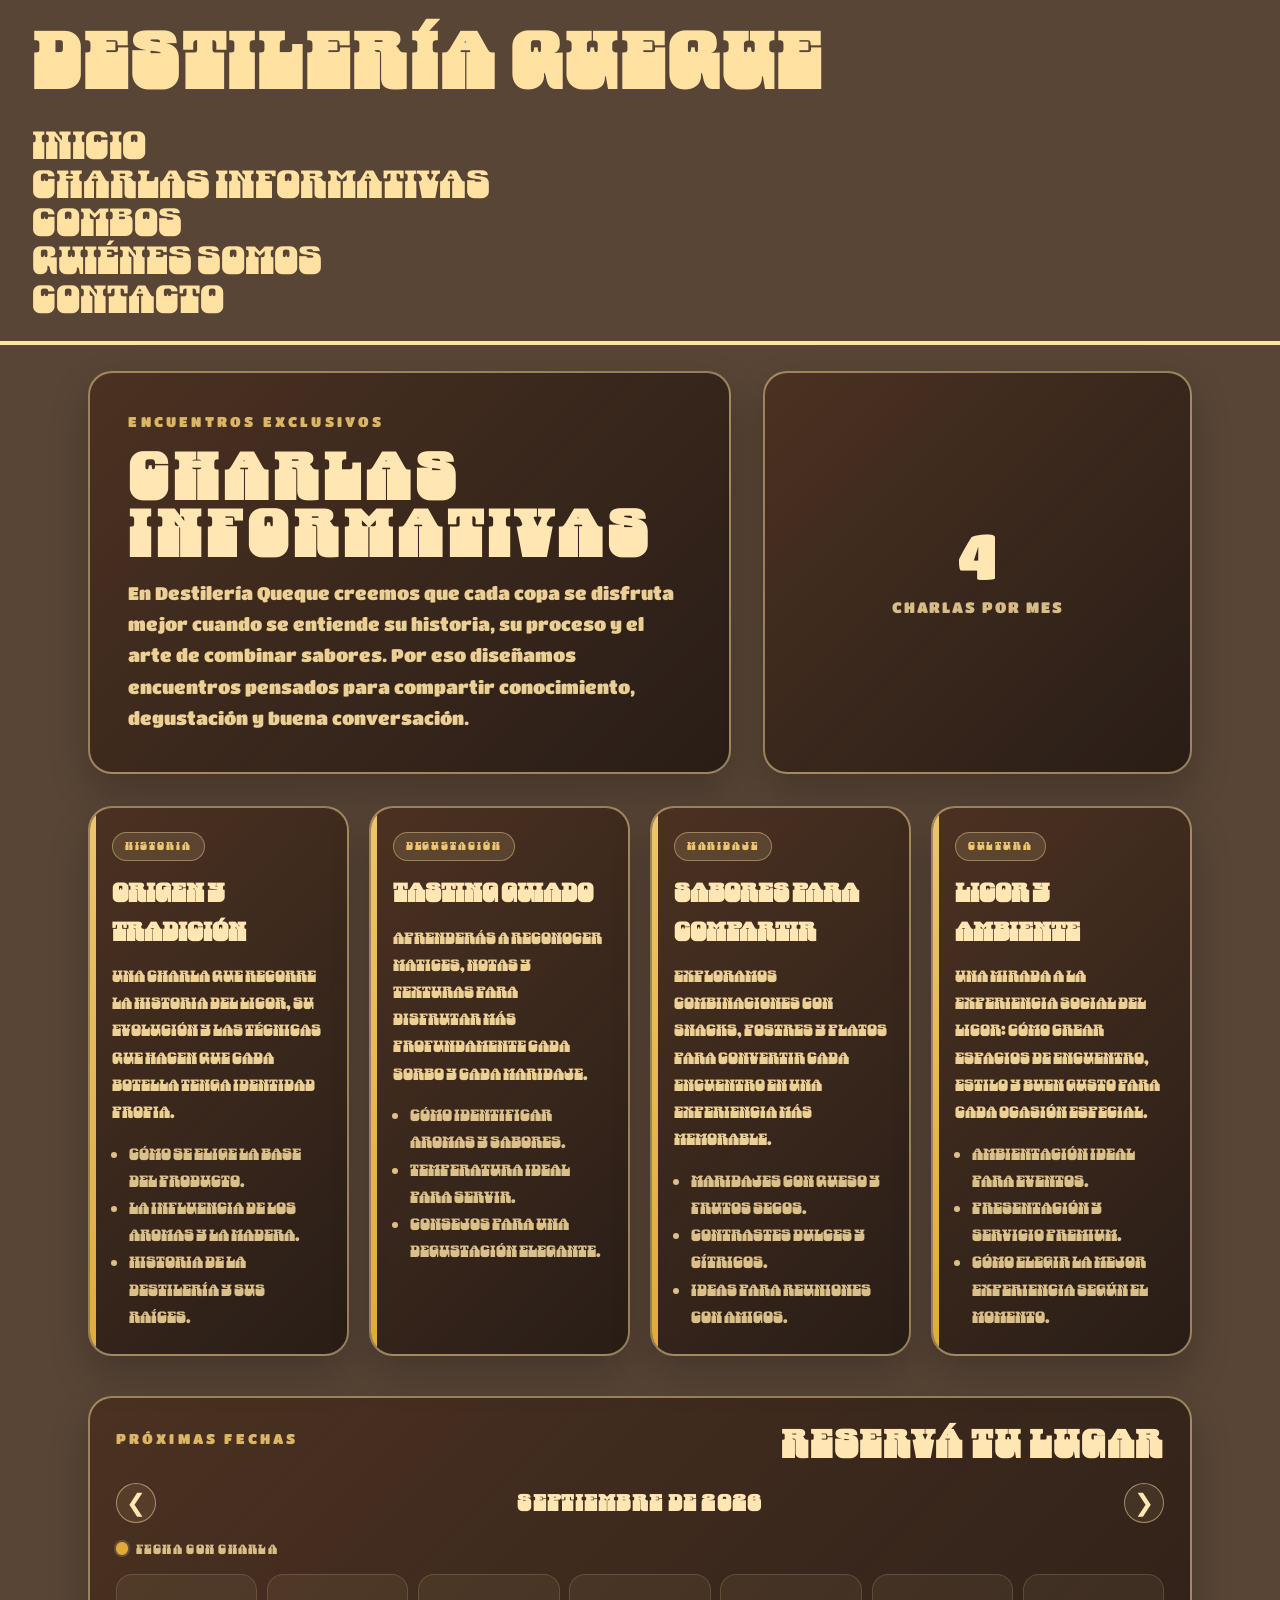
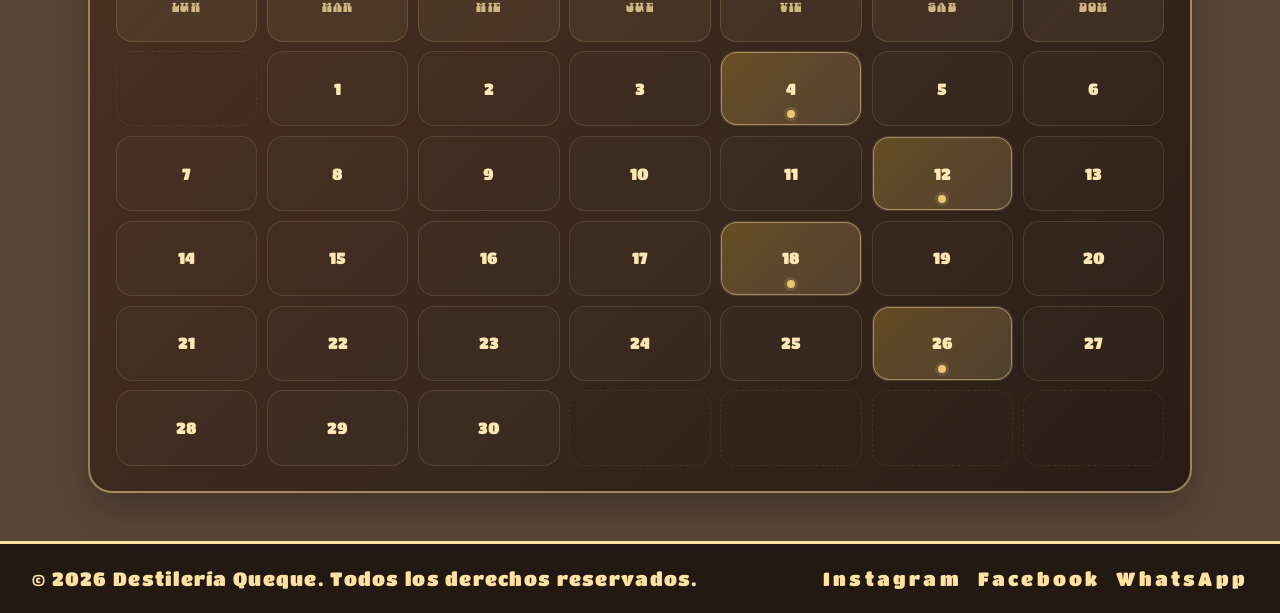
==== charlas.html @ 00db49cf "HtmlsNuevosGenerados" ====
<!DOCTYPE html>
<html lang="es-MX">
    <head>
        <meta charset="UTF-8">
        <meta name="viewport" content="width=device-width, initial-scale=1.0">
        <link rel="icon" href="Images/General/icono.png">
        <title>Charlas informativas | Destilería Queque</title>
        <link rel="stylesheet" href="css/base.css">
        <link rel="stylesheet" href="css/layout.css">
        <link rel="stylesheet" href="css/index.css">
        <link rel="stylesheet" href="css/charlas.css">
    </head>
    <body>
        <header>
            <h1 class="tituloPrincipal">Destilería QUEQUE</h1>
            <nav>
                <a href="index.html">Inicio</a>
                <a href="charlas.html">Charlas informativas</a>
                <a href="combos.html">Combos</a>
                <a href="nosotros.html">Quiénes somos</a>
                <a href="#footer">Contacto</a>
            </nav>
        </header>

        <main class="charlasPage">
            <section class="heroCharlas">
                <div class="charlasIntro">
                    <p class="etiqueta">Encuentros exclusivos</p>
                    <h2>Charlas informativas</h2>
                    <p>
                        En Destilería Queque creemos que cada copa se disfruta mejor cuando se entiende su historia,
                        su proceso y el arte de combinar sabores. Por eso diseñamos encuentros pensados para
                        compartir conocimiento, degustación y buena conversación.
                    </p>
                </div>

                <aside class="charlasHighlight">
                    <div class="fichaResumen">
                        <span class="numero">4</span>
                        <span class="descripcion">Charlas por mes</span>
                    </div>
                </aside>
            </section>

            <section class="listaCharlas" aria-label="Temas de charlas informativas">
                <article class="charlaItem">
                    <span class="badge">Historia</span>
                    <h3>Origen y tradición</h3>
                    <p>
                        Una charla que recorre la historia del licor, su evolución y las técnicas que hacen
                        que cada botella tenga identidad propia.
                    </p>
                    <ul>
                        <li>Cómo se elige la base del producto.</li>
                        <li>La influencia de los aromas y la madera.</li>
                        <li>Historia de la destilería y sus raíces.</li>
                    </ul>
                </article>

                <article class="charlaItem">
                    <span class="badge">Degustación</span>
                    <h3>Tasting guiado</h3>
                    <p>
                        Aprenderás a reconocer matices, notas y texturas para disfrutar más profundamente cada
                        sorbo y cada maridaje.
                    </p>
                    <ul>
                        <li>Cómo identificar aromas y sabores.</li>
                        <li>Temperatura ideal para servir.</li>
                        <li>Consejos para una degustación elegante.</li>
                    </ul>
                </article>

                <article class="charlaItem">
                    <span class="badge">Maridaje</span>
                    <h3>Sabores para compartir</h3>
                    <p>
                        Exploramos combinaciones con snacks, postres y platos para convertir cada encuentro en una
                        experiencia más memorable.
                    </p>
                    <ul>
                        <li>Maridajes con queso y frutos secos.</li>
                        <li>Contrastes dulces y cítricos.</li>
                        <li>Ideas para reuniones con amigos.</li>
                    </ul>
                </article>

                <article class="charlaItem">
                    <span class="badge">Cultura</span>
                    <h3>Licor y ambiente</h3>
                    <p>
                        Una mirada a la experiencia social del licor: cómo crear espacios de encuentro, estilo y
                        buen gusto para cada ocasión especial.
                    </p>
                    <ul>
                        <li>Ambientación ideal para eventos.</li>
                        <li>Presentación y servicio premium.</li>
                        <li>Cómo elegir la mejor experiencia según el momento.</li>
                    </ul>
                </article>
            </section>

            <section class="calendarioBloque" aria-labelledby="calendario-title">
                <div class="tituloCalendario">
                    <p class="etiqueta">Próximas fechas</p>
                    <h3 id="calendario-title">Reservá tu lugar</h3>
                </div>

                <div class="calendarHeader">
                    <button id="prevMonth" class="monthControl" type="button" aria-label="Mes anterior">&#10094;</button>
                    <h4 id="monthLabel">Septiembre 2026</h4>
                    <button id="nextMonth" class="monthControl" type="button" aria-label="Mes siguiente">&#10095;</button>
                </div>

                <div class="calendarLegend">
                    <span class="legendItem"><span class="legendDot"></span> Fecha con charla</span>
                </div>

                <div id="calendar" class="calendarGrid" aria-live="polite"></div>
            </section>
        </main>

        <footer id="footer">
            <p>© 2026 Destilería Queque. Todos los derechos reservados.</p>
            <nav>
                <a href="https://www.instagram.com/destileriakalmar/" target="_blank" rel="noreferrer">Instagram</a>
                <a href="https://facebook.com" target="_blank" rel="noreferrer">Facebook</a>
                <a href="https://wa.me/+5492235401044" target="_blank" rel="noreferrer">WhatsApp</a>
            </nav>
        </footer>

        <script src="js/charlas.js" defer></script>
    </body>
</html>
---- css/base.css ----
/* =========================
!    FUENTES
========================= */
@font-face {
    font-family: 'Danfo';
    src: url('../fonts/Danfo-Regular-VariableFont_ELSH.ttf') format('truetype');
    font-weight: normal;
    font-style: normal;
}

@font-face {
    font-family: 'TitanOne';
    src: url('../fonts/TitanOne-Regular.ttf') format('truetype');
    font-weight: normal;
    font-style: normal;
}

@font-face {
    font-family: 'Smoke';
    src: url('../fonts/Smokum-Regular.ttf') format('truetype');
    font-weight: normal;
    font-style: normal;
}
@font-face {
    font-family: 'Helvatica';
    src: url('../fonts/Helvetica.ttf') format('truetype');
    font-weight: normal;
    font-style: normal;
}
/* ============
!   SCROLBARR
============== */
::-webkit-scrollbar {
    width: 0.5rem;
    background-color: rgb(83, 57, 37);
}
::-webkit-scrollbar-thumb {
    background-color: rgb(245, 204, 118);
    border-radius: 0.5rem;
}
---- css/layout.css ----
* {
    margin: 0;
    padding: 0;
    box-sizing: border-box;
}

html {
    font-size: 16px;
}

body {
    background-color: rgb(88, 69, 54);
    font-family: 'Danfo', 'Times New Roman', Times, serif;
    overflow-x: hidden;
    line-height: 1.5;
}

header {
    display: flex;
    flex-wrap: wrap;
    justify-content: space-between;
    align-items: center;
    gap: 2rem;
    padding: 1.5rem 2rem;
    color: rgb(255, 226, 162);
    border-bottom: 4px solid rgb(255, 226, 162);
    width: 100%;
    max-width: 100%;
}

header>h1 {
    display: flex;
    align-items: center;
    color: inherit;
    margin: 0;
    flex: 1 1 68%;
    min-width: 0;
    max-width: 100%;
    font-size: clamp(2.6rem, 6vw, 8rem);
    letter-spacing: 0.2rem;
    line-height: 0.9;
    white-space: normal;
    word-break: break-word;
}

header>nav {
    display: flex;
    flex-direction: column;
    justify-content: space-between;
    min-width: 11rem;
    max-width: 100%;
}

header>nav a {
    text-decoration: none;
    color: rgb(255, 226, 162);
    font-size: clamp(1.2rem, 3vw, 2.7rem);
    line-height: 1;
    transition: all 0.2s ease-in-out;
}

header>nav a:hover {
    color: rgb(224, 171, 56);
    letter-spacing: 5px;
}

footer {
    display: flex;
    font-family: 'TitanOne';
    justify-content: space-between;
    align-items: center;
    gap: 1rem;
    padding: 1.25rem 2rem;
    border-top: 3px solid rgb(255, 226, 162);
    background: rgba(28, 20, 16, 0.9);
    color: rgb(255, 226, 162);
    font-size: 1.2rem;
    letter-spacing: 0.08rem;
}

footer p {
    margin: 0;
}

footer nav {
    display: flex;
    flex-wrap: wrap;
    justify-content: center;
    gap: 1rem;
}

footer a {
    color: rgb(255, 226, 162);
    text-decoration: none;
    transition: all 0.2s ease-in-out;
    letter-spacing: 0.2rem;
}

footer a:hover {
    color: rgb(224, 171, 56);
    transform: translateY(-2px);
}

@media (max-width: 640px) {
    footer {
        flex-direction: column;
        text-align: center;
        padding: 1rem 1.25rem;
    }
}
---- css/index.css ----
.promoHero {
    display: flex;
    align-items: center;
    justify-content: space-between;
    gap: 2rem;
    padding: clamp(2rem, 4vw, 4rem) clamp(1.5rem, 5vw, 6rem);
    min-height: 60vh;
    background: linear-gradient(135deg, rgba(140, 99, 62, 0.35), rgba(88, 69, 54, 0.8));
}

.textoHero {
    flex: 1;
    max-width: 42rem;
    color: rgb(255, 226, 162);
}

.etiqueta {
    margin-bottom: 0.75rem;
    font-size: 1.1rem;
    font-family: 'TitanOne';
    letter-spacing: 0.2rem;
    text-transform: uppercase;
    opacity: 0.9;
}

.textoHero h2 {
    font-size: clamp(2.5rem, 5vw, 5rem);
    line-height: 0.95;
    letter-spacing: 0.15rem;
    text-transform: uppercase;
    margin-bottom: 1rem;
}

.descripcion {
    font-size: 1.3rem;
    line-height: 1.7;
    font-family: 'TitanOne';
    color: rgba(255, 226, 162, 0.9);
    max-width: 35rem;
}

.carrusel {
    position: relative;
    flex: 1;
    display: flex;
    align-items: center;
    justify-content: center;
    width: min(100%, 540px);
    min-height: 420px;
    margin: 0 auto;
}

.pistaCarrusel {
    position: relative;
    width: min(100%, 480px);
    height: 490px;
    overflow: hidden;
    border-radius: 24px;
    box-shadow: 0 25px 45px rgba(0, 0, 0, 0.35);
    border: 3px solid rgba(255, 226, 162, 0.8);
}

.slideCarrusel {
    position: absolute;
    inset: 0;
    width: 100%;
    height: 100%;
    object-fit: cover;
    opacity: 0;
    pointer-events: none;
    transition: opacity 0.4s ease;
}

.slideCarrusel.activo {
    opacity: 1;
}

.botonCarrusel {
    position: absolute;
    top: 50%;
    transform: translateY(-50%);
    width: 46px;
    height: 46px;
    border: none;
    border-radius: 50%;
    background: rgba(255, 226, 162, 0.95);
    color: rgb(88, 69, 54);
    font-size: 1.5rem;
    cursor: pointer;
    z-index: 2;
    box-shadow: 0 10px 20px rgba(0, 0, 0, 0.18);
    display: grid;
    place-items: center;
    line-height: 1;
}

.botonCarrusel.anterior {
    left: 0.15rem;
}

.botonCarrusel.siguiente {
    right: 0.15rem;
}

.panelEvento {
    display: flex;
    align-items: center;
    justify-content: space-between;
    gap: 2rem;
    padding: clamp(2rem, 4vw, 4rem) clamp(1.5rem, 5vw, 6rem);
    background: rgba(44, 29, 18, 0.75);
    border-top: 3px solid rgba(255, 226, 162, 0.6);
}

.ladoIzquierdo {
    display: flex;
    flex: 1;
    align-items: center;
    justify-content: space-between;
    gap: 1.5rem;
    min-width: 0;
}


.cajaTemporizador {
    flex: 1;
    min-width: 260px;
    padding: 1.2rem 1rem;
    border: 2px solid rgba(255, 226, 162, 0.6);
    border-radius: 18px;
    background: rgba(255, 226, 162, 0.08);
    color: rgb(255, 226, 162);
    text-align: center;
}

.etiquetaTemporizador {
    font-family: 'TitanOne';
    margin-bottom: 0.8rem;
    font-size: 1.9rem;
    letter-spacing: 0.12rem;
    text-transform: uppercase;
    opacity: 0.9;
}

.temporizador {
    font-family: 'Helvatica';
    display: grid;
    grid-template-columns: repeat(4, minmax(60px, 1fr));
    gap: 0.75rem;
}

.bloqueTiempo {
    display: flex;
    flex-direction: column;
    align-items: center;
    justify-content: center;
    padding: 0.8rem 0.5rem;
    background: rgba(88, 69, 54, 0.8);
    border-radius: 12px;
}

.valor {
    font-size: clamp(1.4rem, 2vw, 2.3rem);
    font-weight: 700;
    color: rgb(255, 226, 162);
}

.textoTiempo {
    font-size: 0.75rem;
    letter-spacing: 0.08rem;
    text-transform: uppercase;
    opacity: 0.8;
}

.textoEvento {
    flex: 1.2;
    color: rgb(255, 226, 162);
    text-align: right;
    min-width: 0;
}

.textoEvento h3 {
    font-size: clamp(1.8rem, 3.5vw, 4rem);
    line-height: 1;
    letter-spacing: 0.15em;
    margin-bottom: 1rem;
    text-transform: uppercase;
    word-break: break-word;
}

.textoEvento p:last-child {
    font-size: clamp(1rem, 1.8vw, 1.2rem);
    font-family: 'TitanOne';
    line-height: 1.7;
    color: rgba(255, 226, 162, 0.88);
}
@media (max-width: 980px) {
    header {
        justify-content: center;
        text-align: center;
    }

    header>h1,
    header>nav {
        flex-basis: 100%;
    }

    header>nav {
        align-items: center;
    }

    .promoHero,
    .panelEvento {
        flex-direction: column;
        align-items: stretch;
    }

    .textoHero,
    .textoEvento {
        text-align: center;
        max-width: none;
    }

    .ladoIzquierdo {
        width: 100%;
        flex-wrap: wrap;
        justify-content: center;
    }

    .textoEvento h3 {
        letter-spacing: 0.08em;
    }
}

@media (max-width: 620px) {
    header {
        padding: 1rem 1rem 1.2rem;
    }

    header>nav {
        width: 100%;
        align-items: center;
    }

    .promoHero,
    .panelEvento {
        padding-left: 1rem;
        padding-right: 1rem;
    }

    .etiqueta,
    .descripcion,
    .textoEvento p:last-child,
    .etiquetaTemporizador {
        font-size: 1rem;
    }

    .carrusel {
        min-height: 320px;
    }

    .pistaCarrusel {
        height: 320px;
    }

    .temporizador {
        grid-template-columns: repeat(2, minmax(70px, 1fr));
    }

    .cajaTemporizador {
        min-width: 0;
    }
}
---- css/charlas.css ----
:root {
    --beige-claro: rgb(255, 230, 178);
    --beige-medio: rgb(236, 197, 111);
    --marron-oscuro: rgb(41, 26, 19);
    --marron-profundo: rgb(77, 52, 34);
    --marron-suave: rgb(110, 80, 54);
    --dorado: rgb(224, 171, 56);
    --blanco: rgb(248, 239, 216);
    --shadow: rgba(0, 0, 0, 0.22);
}

.charlasPage {
    max-width: 1200px;
    margin: 0 auto;
    padding: clamp(1.5rem, 2vw, 3rem) clamp(1.25rem, 4vw, 3rem) 3rem;
    color: var(--beige-claro);
}

.heroCharlas {
    display: grid;
    grid-template-columns: 1.2fr 0.8fr;
    gap: 2rem;
    align-items: stretch;
    margin-bottom: 2rem;
}

.charlasIntro,
.charlasHighlight,
.charlaItem,
.calendarioBloque {
    background: linear-gradient(135deg, rgba(74, 48, 32, 0.92), rgba(33, 23, 18, 0.86));
    border: 2px solid rgba(255, 226, 162, 0.5);
    border-radius: 24px;
    box-shadow: 0 18px 38px var(--shadow);
}

.charlasIntro {
    padding: clamp(1.5rem, 3vw, 3rem);
}

.etiqueta {
    font-size: 0.9rem;
    text-transform: uppercase;
    letter-spacing: 0.2rem;
    font-family: 'TitanOne';
    color: var(--beige-medio);
    margin-bottom: 0.8rem;
}

.charlasIntro h2 {
    font-size: clamp(2.2rem, 5vw, 5rem);
    line-height: 0.9;
    letter-spacing: 0.08em;
    text-transform: uppercase;
    margin-bottom: 1rem;
    color: var(--beige-claro);
}

.charlasIntro p:last-child {
    font-family: 'TitanOne', sans-serif;
    font-size: 1.15rem;
    line-height: 1.7;
    color: rgba(255, 226, 162, 0.9);
    max-width: 45rem;
}

.charlasHighlight {
    display: flex;
    align-items: center;
    justify-content: center;
    padding: 1.5rem;
}

.fichaResumen {
    width: 100%;
    text-align: center;
}

.fichaResumen .numero {
    display: block;
    font-family: 'TitanOne';
    font-size: clamp(2.4rem, 5vw, 4rem);
    color: var(--beige-claro);
    line-height: 1;
    margin-bottom: 0.5rem;
}

.fichaResumen .descripcion {
    font-size: 0.95rem;
    letter-spacing: 0.12rem;
    text-transform: uppercase;
    color: rgba(255, 226, 162, 0.8);
}

.listaCharlas {
    display: grid;
    gap: 1.25rem;
    grid-template-columns: repeat(auto-fit, minmax(260px, 1fr));
    margin-bottom: 2.5rem;
}

.charlaItem {
    padding: 1.5rem 1.35rem;
    position: relative;
    overflow: hidden;
}

.charlaItem::before {
    content: "";
    position: absolute;
    inset: 0 auto 0 0;
    width: 6px;
    background: linear-gradient(180deg, var(--beige-medio), var(--dorado));
}

.charlaItem .badge {
    display: inline-block;
    padding: 0.32rem 0.75rem;
    margin-bottom: 0.8rem;
    border-radius: 999px;
    background: rgba(255, 226, 162, 0.12);
    border: 1px solid rgba(255, 226, 162, 0.4);
    font-size: 0.7rem;
    letter-spacing: 0.12rem;
    text-transform: uppercase;
    color: var(--beige-medio);
}

.charlaItem h3 {
    margin-bottom: 0.75rem;
    font-size: clamp(1.3rem, 2vw, 2rem);
    color: var(--beige-claro);
}

.charlaItem p {
    font-size: 1rem;
    line-height: 1.7;
    color: rgba(255, 226, 162, 0.9);
    margin-bottom: 0.9rem;
}

.charlaItem ul {
    margin: 0;
    padding-left: 1.1rem;
    color: rgba(255, 226, 162, 0.82);
    line-height: 1.7;
}

.calendarioBloque {
    padding: clamp(1.5rem, 2vw, 2.2rem);
}

.tituloCalendario {
    display: flex;
    align-items: end;
    justify-content: space-between;
    gap: 1rem;
    margin-bottom: 1.3rem;
    flex-wrap: wrap;
}

.tituloCalendario h3 {
    font-size: clamp(1.8rem, 3vw, 3rem);
    line-height: 1;
    text-transform: uppercase;
    letter-spacing: 0.05em;
    color: var(--beige-claro);
}

.calendarHeader {
    display: flex;
    align-items: center;
    justify-content: space-between;
    gap: 1rem;
    margin-bottom: 1rem;
}

.calendarHeader h4 {
    font-size: 1.4rem;
    letter-spacing: 0.08rem;
    text-transform: uppercase;
    color: var(--beige-claro);
}

.monthControl {
    width: 2.5rem;
    height: 2.5rem;
    border: 1px solid rgba(255, 226, 162, 0.5);
    background: rgba(255, 226, 162, 0.08);
    color: var(--beige-claro);
    border-radius: 50%;
    cursor: pointer;
    font-size: 1.5rem;
    transition: transform 0.2s ease, background 0.2s ease;
}

.monthControl:hover {
    background: rgba(255, 226, 162, 0.15);
    transform: translateY(-2px);
}

.calendarLegend {
    display: flex;
    flex-wrap: wrap;
    gap: 0.9rem 1.2rem;
    margin-bottom: 1rem;
    color: rgba(255, 226, 162, 0.8);
    font-size: 0.82rem;
    letter-spacing: 0.08rem;
    text-transform: uppercase;
}

.legendItem {
    display: inline-flex;
    align-items: center;
    gap: 0.45rem;
}

.legendDot {
    width: 0.8rem;
    height: 0.8rem;
    border-radius: 50%;
    background: var(--dorado);
    display: inline-block;
    box-shadow: 0 0 0 2px rgba(255, 226, 162, 0.18);
}

.calendarGrid {
    display: grid;
    grid-template-columns: repeat(7, minmax(0, 1fr));
    gap: 0.6rem;
}

.weekdayCell,
.dayCell {
    min-height: 4.2rem;
    display: flex;
    align-items: center;
    justify-content: center;
    border-radius: 16px;
}

.weekdayCell {
    background: rgba(255, 226, 162, 0.06);
    border: 1px solid rgba(255, 226, 162, 0.15);
    font-size: 0.8rem;
    letter-spacing: 0.08rem;
    text-transform: uppercase;
    color: rgba(255, 226, 162, 0.75);
}

.dayCell {
    background: rgba(255, 255, 255, 0.02);
    border: 1px solid rgba(255, 226, 162, 0.12);
    color: var(--beige-claro);
    position: relative;
    min-height: 4.7rem;
}

.dayCell.isEmpty {
    background: transparent;
    border: 1px dashed rgba(255, 226, 162, 0.08);
}

.dayLink {
    width: 100%;
    height: 100%;
    display: flex;
    align-items: center;
    justify-content: center;
    border-radius: inherit;
    text-decoration: none;
    color: var(--beige-claro);
    font-family: 'TitanOne';
    font-size: 1rem;
    transition: transform 0.2s ease, background 0.2s ease, box-shadow 0.2s ease;
}

.dayLink:hover {
    transform: translateY(-2px);
    box-shadow: 0 8px 18px rgba(0, 0, 0, 0.18);
}

.dayLink.hasEvent {
    background: linear-gradient(135deg, rgba(224, 171, 56, 0.28), rgba(255, 226, 162, 0.14));
    border: 1px solid rgba(255, 226, 162, 0.45);
}

.dayLink.hasEvent::after {
    content: "";
    position: absolute;
    bottom: 0.45rem;
    width: 0.5rem;
    height: 0.5rem;
    border-radius: 50%;
    background: var(--beige-medio);
    box-shadow: 0 0 0 3px rgba(255, 226, 162, 0.12);
}

.dayLink.today {
    outline: 2px solid var(--dorado);
    outline-offset: 1px;
}

@media (max-width: 820px) {
    .heroCharlas {
        grid-template-columns: 1fr;
    }
}

@media (max-width: 560px) {
    .charlasPage {
        padding-left: 0.9rem;
        padding-right: 0.9rem;
    }

    .calendarGrid {
        gap: 0.45rem;
    }

    .weekdayCell,
    .dayCell {
        min-height: 3.6rem;
    }

    .tituloCalendario {
        align-items: flex-start;
    }
}
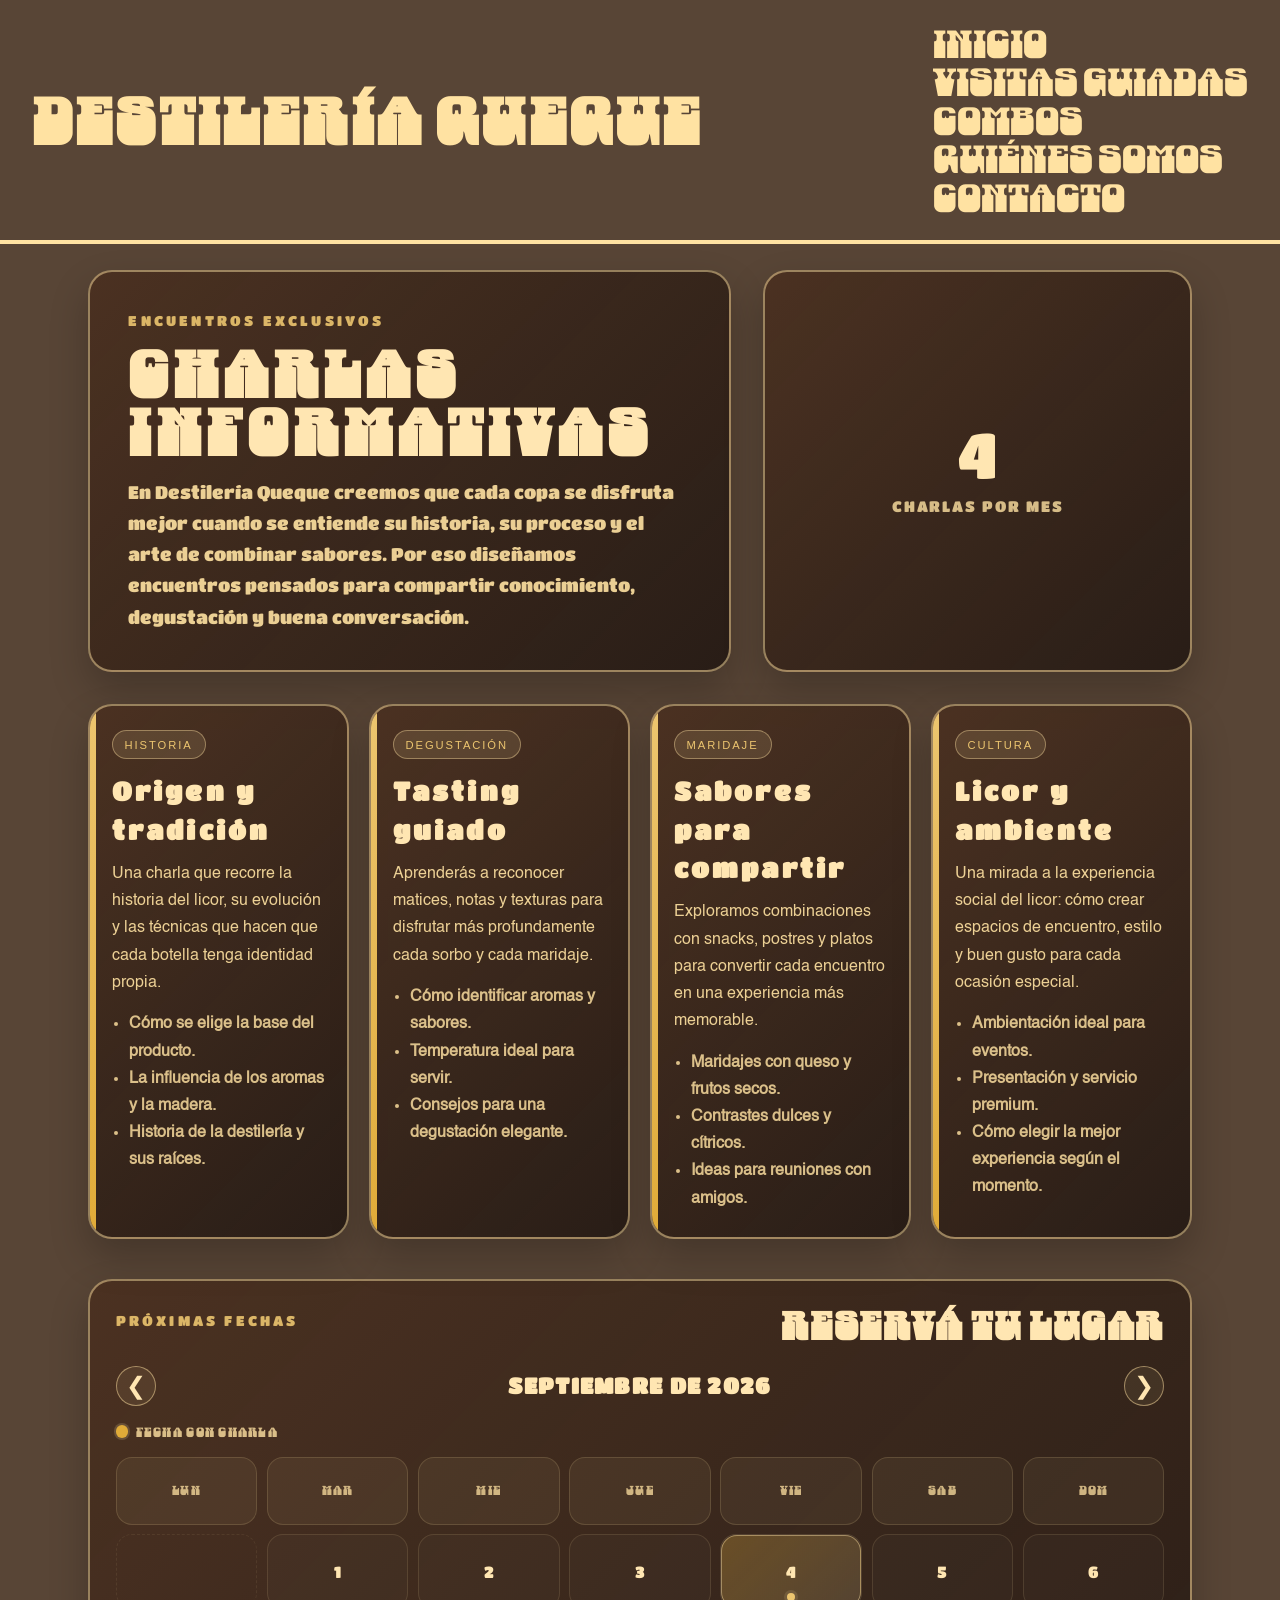
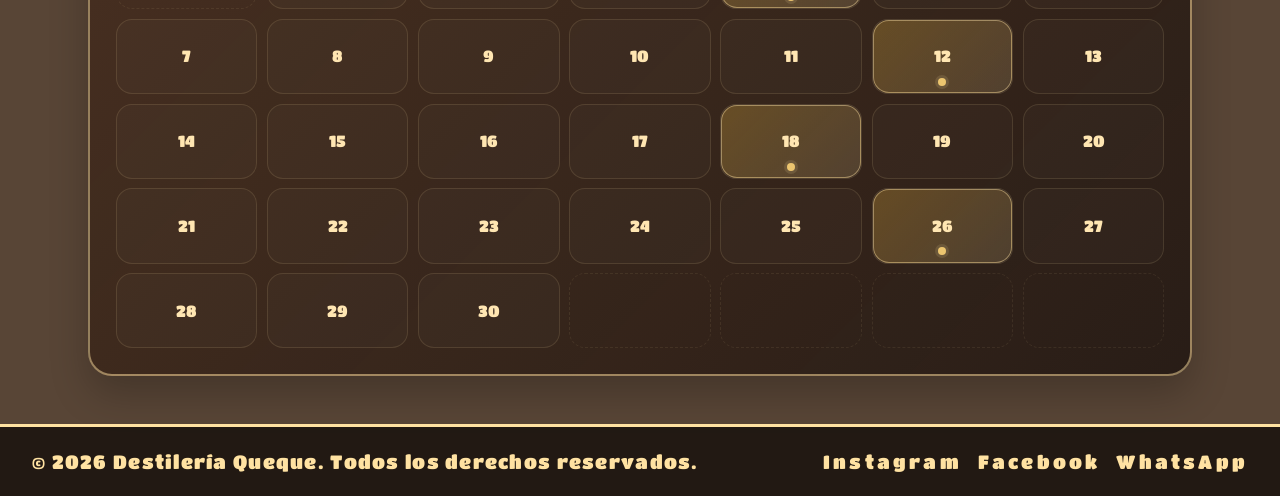
==== commit 6208ef6b: "Charlas completo" ====
--- a/charlas.html
+++ b/charlas.html
@@ -15,7 +15,7 @@
             <h1 class="tituloPrincipal">Destilería QUEQUE</h1>
             <nav>
                 <a href="index.html">Inicio</a>
-                <a href="charlas.html">Charlas informativas</a>
+                <a href="charlas.html">Visitas guiadas</a>
                 <a href="combos.html">Combos</a>
                 <a href="nosotros.html">Quiénes somos</a>
                 <a href="#footer">Contacto</a>
--- a/css/layout.css
+++ b/css/layout.css
@@ -36,7 +36,7 @@
     flex: 1 1 68%;
     min-width: 0;
     max-width: 100%;
-    font-size: clamp(2.6rem, 6vw, 8rem);
+    font-size: clamp(2.6rem, 5vw, 8rem);
     letter-spacing: 0.2rem;
     line-height: 0.9;
     white-space: normal;
@@ -61,7 +61,7 @@
 
 header>nav a:hover {
     color: rgb(224, 171, 56);
-    letter-spacing: 5px;
+    letter-spacing: 2px;
 }
 
 footer {
--- a/css/charlas.css
+++ b/css/charlas.css
@@ -79,7 +79,7 @@
 .fichaResumen .numero {
     display: block;
     font-family: 'TitanOne';
-    font-size: clamp(2.4rem, 5vw, 4rem);
+    font-size: clamp(2.4rem, 8vw, 4rem);
     color: var(--beige-claro);
     line-height: 1;
     margin-bottom: 0.5rem;
@@ -114,6 +114,7 @@
 }
 
 .charlaItem .badge {
+    font-family: "Helvetica";
     display: inline-block;
     padding: 0.32rem 0.75rem;
     margin-bottom: 0.8rem;
@@ -127,12 +128,15 @@
 }
 
 .charlaItem h3 {
+    font-family: 'TitanOne';
+    letter-spacing: 0.2rem;
     margin-bottom: 0.75rem;
     font-size: clamp(1.3rem, 2vw, 2rem);
     color: var(--beige-claro);
 }
 
 .charlaItem p {
+    font-family: 'Helvatica';
     font-size: 1rem;
     line-height: 1.7;
     color: rgba(255, 226, 162, 0.9);
@@ -140,6 +144,8 @@
 }
 
 .charlaItem ul {
+    font-family: 'Helvatica';
+    font-weight: bolder;
     margin: 0;
     padding-left: 1.1rem;
     color: rgba(255, 226, 162, 0.82);
@@ -173,6 +179,7 @@
     justify-content: space-between;
     gap: 1rem;
     margin-bottom: 1rem;
+    font-family: 'TitanOne';
 }
 
 .calendarHeader h4 {
